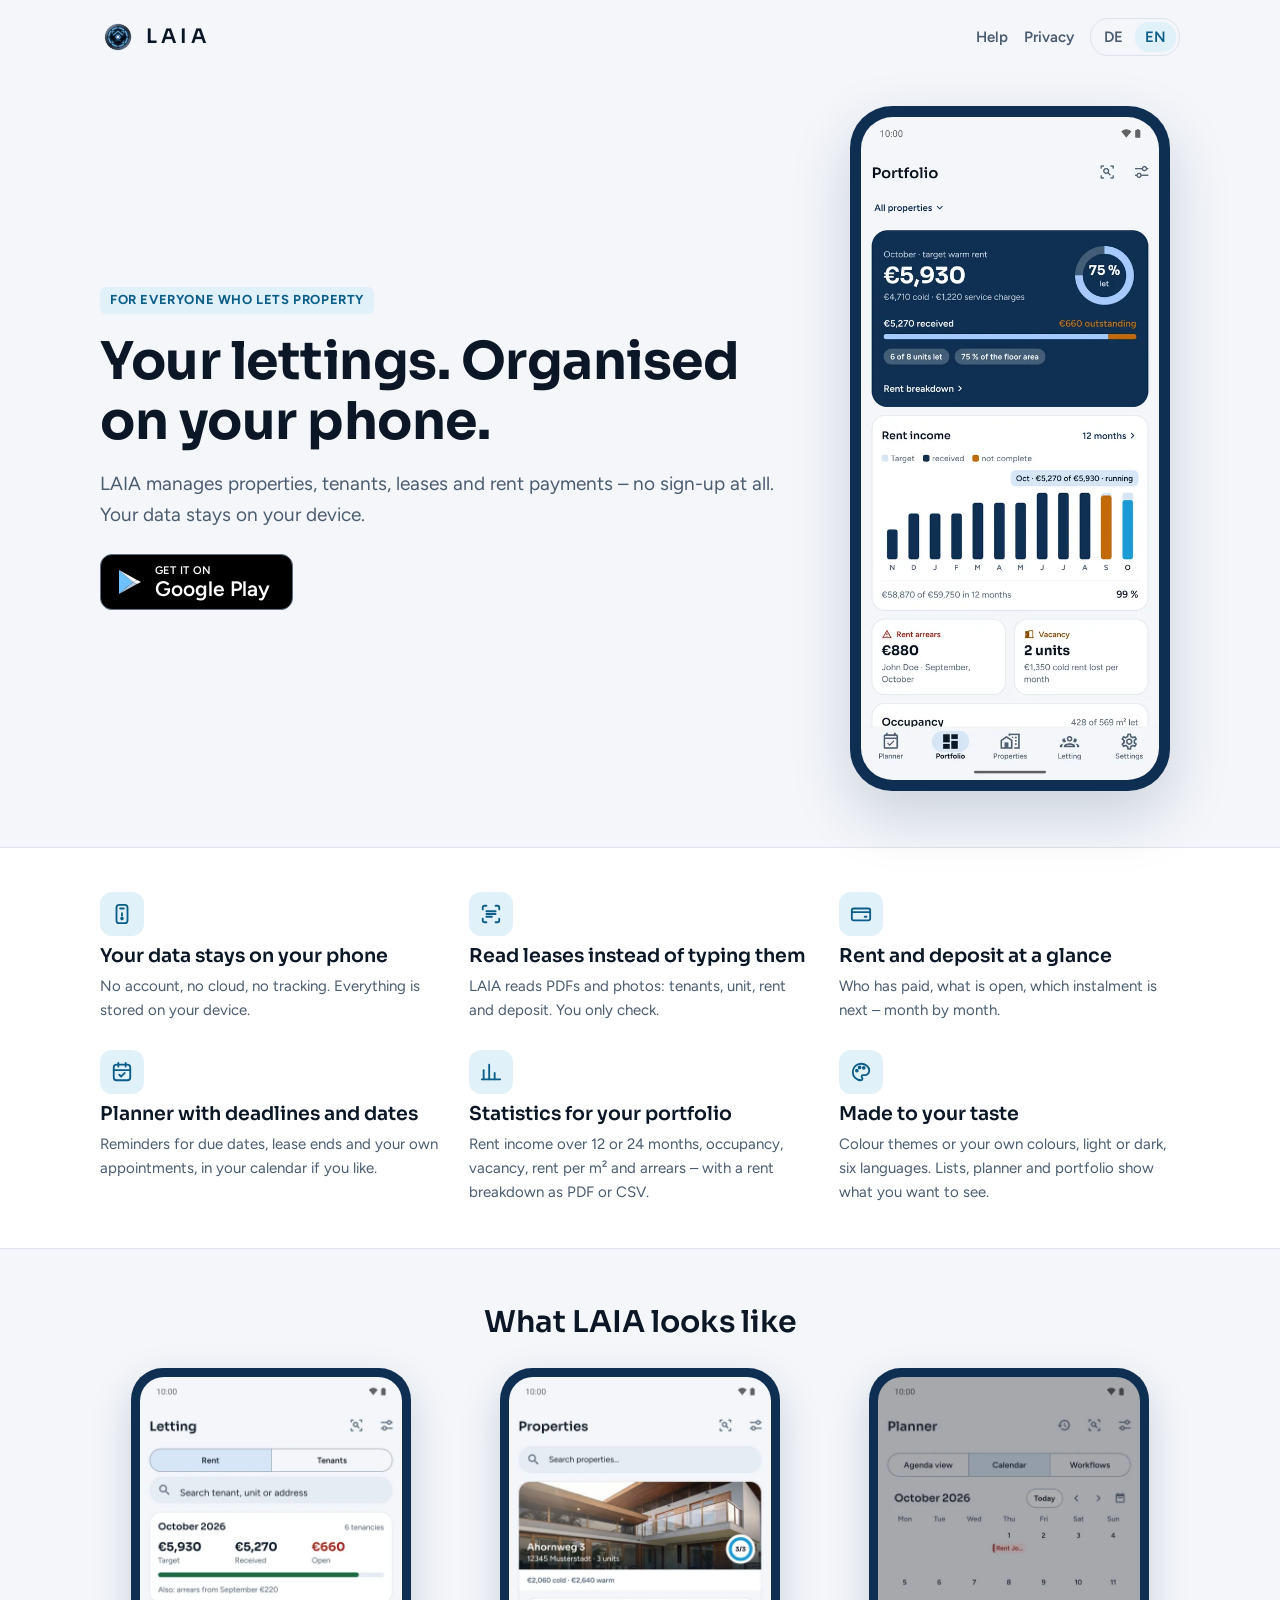
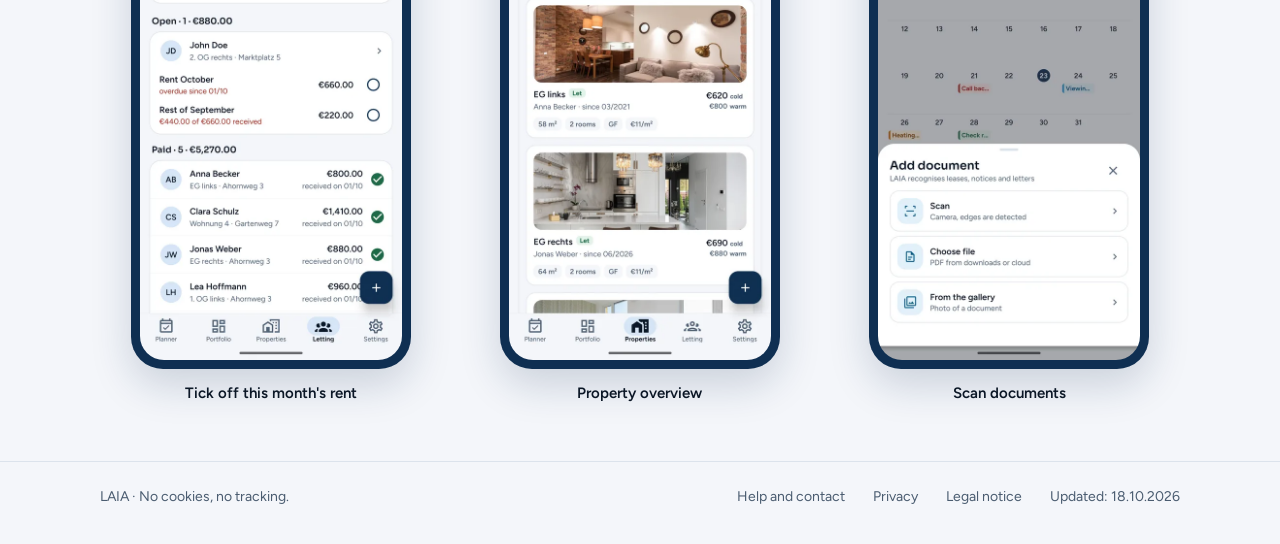
==== en/index.html @ f5fce6b0 "Website from c1cae7761a5626848dd521dd63197c8f55e91de6 LordSuperKing/propmanager@c1cae7761a5626848dd5" ====
<!doctype html>
<html lang="en">
<head>
<meta charset="utf-8">
<meta name="viewport" content="width=device-width, initial-scale=1">
<title>LAIA – your lettings, organised on your phone</title>
<meta name="description" content="LAIA manages properties, tenants, leases and rent payments – no sign-up at all, your data stays on your phone.">
<link rel="icon" href="/favicon.png" type="image/png">
<link rel="apple-touch-icon" href="/apple-touch-icon.png">
<link rel="stylesheet" href="/styles.css">
<link rel="alternate" hreflang="de" href="/de/">
</head>
<body>
<header class="site-header">
  <div class="wrap">
    <a class="brand" href="/en/"><img src="/logo.png" alt="" width="36" height="36"><span>LAIA</span></a>
    <nav class="site-nav" aria-label="Pages">
      <a href="/en/help.html">Help</a>
      <a href="/en/privacy.html">Privacy</a>
      <span class="lang"><a href="/de/" lang="de">DE</a><a href="/en/" lang="en" aria-current="true">EN</a></span>
    </nav>
  </div>
</header>
<main>
  <section class="hero">
    <div class="wrap">
      <div class="hero-text">
        <span class="eyebrow">For everyone who lets property</span>
        <h1>Your lettings. Organised on your phone.</h1>
        <p class="lead">LAIA manages properties, tenants, leases and rent payments – no sign-up at all. Your data stays on your device.</p>
        <div class="actions">
          <a class="store-badge" href="https://play.google.com/store/apps/details?id=app.laia" aria-label="LAIA on Google Play">
            <svg width="26" height="28" viewBox="0 0 26 28" aria-hidden="true"><path d="M2 2l14 12L2 26z" fill="#6EC1FF"/><path d="M2 2l18 10-4 2z" fill="#FFFFFF"/><path d="M2 26l18-10-4-2z" fill="#AFC6DE"/><path d="M20 12l4 2-4 2-4-2z" fill="#FFFFFF"/></svg>
            <span><small>GET IT ON</small><strong>Google Play</strong></span>
          </a>
        </div>
      </div>
      <div class="phone">
        <div class="frame"><img src="/screens/en/portfolio.webp" width="540" height="1202" alt="LAIA: portfolio with this month's rent"></div>
      </div>
    </div>
  </section>

  <section class="strengths" aria-label="Strengths">
    <div class="wrap">
      <div class="strength">
        <span class="icon"><svg width="22" height="22" viewBox="0 0 24 24" fill="none" stroke="currentColor" stroke-width="2" stroke-linecap="round" stroke-linejoin="round" aria-hidden="true"><rect x="6" y="2" width="12" height="20" rx="3"/><path d="M10 6h4"/><path d="M12 11v3"/><circle cx="12" cy="17" r="1"/></svg></span>
        <h2>Your data stays on your phone</h2>
        <p>No account, no cloud, no tracking. Everything is stored on your device.</p>
      </div>
      <div class="strength">
        <span class="icon"><svg width="22" height="22" viewBox="0 0 24 24" fill="none" stroke="currentColor" stroke-width="2" stroke-linecap="round" stroke-linejoin="round" aria-hidden="true"><path d="M3 7V5a2 2 0 0 1 2-2h2M17 3h2a2 2 0 0 1 2 2v2M21 17v2a2 2 0 0 1-2 2h-2M7 21H5a2 2 0 0 1-2-2v-2"/><path d="M7 9h10M7 12h10M7 15h6"/></svg></span>
        <h2>Read leases instead of typing them</h2>
        <p>LAIA reads PDFs and photos: tenants, unit, rent and deposit. You only check.</p>
      </div>
      <div class="strength">
        <span class="icon"><svg width="22" height="22" viewBox="0 0 24 24" fill="none" stroke="currentColor" stroke-width="2" stroke-linecap="round" stroke-linejoin="round" aria-hidden="true"><rect x="2" y="6" width="20" height="13" rx="2"/><path d="M2 10h20"/><path d="M16 15h2"/></svg></span>
        <h2>Rent and deposit at a glance</h2>
        <p>Who has paid, what is open, which instalment is next – month by month.</p>
      </div>
      <div class="strength">
        <span class="icon"><svg width="22" height="22" viewBox="0 0 24 24" fill="none" stroke="currentColor" stroke-width="2" stroke-linecap="round" stroke-linejoin="round" aria-hidden="true"><rect x="3" y="4" width="18" height="17" rx="3"/><path d="M8 2v4M16 2v4M3 10h18"/><path d="M9 15l2 2 4-4"/></svg></span>
        <h2>Planner with deadlines and dates</h2>
        <p>Reminders for due dates, lease ends and your own appointments, in your calendar if you like.</p>
      </div>
      <div class="strength">
        <span class="icon"><svg width="22" height="22" viewBox="0 0 24 24" fill="none" stroke="currentColor" stroke-width="2" stroke-linecap="round" stroke-linejoin="round" aria-hidden="true"><path d="M4 20V10"/><path d="M10 20V4"/><path d="M16 20v-7"/><path d="M22 20H2"/></svg></span>
        <h2>Statistics for your portfolio</h2>
        <p>Rent income over 12 or 24 months, occupancy, vacancy, rent per m² and arrears – with a rent breakdown as PDF or CSV.</p>
      </div>
      <div class="strength">
        <span class="icon"><svg width="22" height="22" viewBox="0 0 24 24" fill="none" stroke="currentColor" stroke-width="2" stroke-linecap="round" stroke-linejoin="round" aria-hidden="true"><path d="M12 3a9 9 0 0 0 0 18c1.1 0 1.6-.8 1.6-1.6 0-.5-.2-.9-.5-1.2-.3-.3-.5-.7-.5-1.2 0-.9.7-1.6 1.6-1.6H16a5 5 0 0 0 5-5c0-4-4-7.4-9-7.4z"/><circle cx="7.5" cy="10.5" r="1"/><circle cx="10.5" cy="7" r="1"/><circle cx="15" cy="7.5" r="1"/></svg></span>
        <h2>Made to your taste</h2>
        <p>Colour themes or your own colours, light or dark, six languages. Lists, planner and portfolio show what you want to see.</p>
      </div>
    </div>
  </section>

  <section class="gallery" aria-label="Pictures of the app">
    <div class="wrap">
      <h2>What LAIA looks like</h2>
      <div class="shots">
        <figure><div class="frame"><img src="/screens/en/miete.webp" width="540" height="1202" alt="This month's rent with open items" loading="lazy"></div><figcaption>Tick off this month's rent</figcaption></figure>
        <figure><div class="frame"><img src="/screens/en/immobilien.webp" width="540" height="1202" alt="Buildings, addresses and units expanded, with photos" loading="lazy"></div><figcaption>Property overview</figcaption></figure>
        <figure><div class="frame"><img src="/screens/en/scannen.webp" width="540" height="1202" alt="Add a document over the calendar: scan, photo or file" loading="lazy"></div><figcaption>Scan documents</figcaption></figure>
      </div>
    </div>
  </section>
</main>
<footer class="site-footer">
  <div class="wrap">
    <span>LAIA · No cookies, no tracking.</span>
    <a href="/en/help.html">Help and contact</a>
    <a href="/en/privacy.html">Privacy</a>
    <a href="/en/legal-notice.html">Legal notice</a>
    <span>Updated: 18.10.2026</span>
  </div>
</footer>
</body>
</html>
---- styles.css ----
/* LAIA website (spec 024, contracts/website.md). Fonts served from /fonts, light and dark follow the device.
   The final look follows the variant chosen on the canvas (round 13); this sheet is the shared base. */
@font-face { font-family: 'Sora'; font-weight: 600; font-display: swap; src: url('/fonts/Sora-600.ttf') format('truetype'); }
@font-face { font-family: 'Sora'; font-weight: 700; font-display: swap; src: url('/fonts/Sora-700.ttf') format('truetype'); }
@font-face { font-family: 'Figtree'; font-weight: 400; font-display: swap; src: url('/fonts/Figtree-400.ttf') format('truetype'); }
@font-face { font-family: 'Figtree'; font-weight: 600; font-display: swap; src: url('/fonts/Figtree-600.ttf') format('truetype'); }
@font-face { font-family: 'Figtree'; font-weight: 700; font-display: swap; src: url('/fonts/Figtree-700.ttf') format('truetype'); }

:root {
  --bg: #F4F6FA;
  --surface: #FFFFFF;
  --band: #FFFFFF;
  --text: #0B1726;
  --muted: #4A5C70;
  --border: #DCE3EC;
  --tint: #E1F1FA;
  --tint-fg: #0B5E8A;
  --link: #0B6FA3;
  --frame: #0F2F52;
  --shadow: rgba(15, 47, 82, 0.18);
  --note-bg: #E3F3EA;
  --note-fg: #1E6B45;
  color-scheme: light dark;
}

@media (prefers-color-scheme: dark) {
  :root {
    --bg: #07121F;
    --surface: #0E1C2E;
    --band: #0B1828;
    --text: #E7EEF6;
    --muted: #A9BCD0;
    --border: #1E3048;
    --tint: #12304A;
    --tint-fg: #9CD4FF;
    --link: #6EC1FF;
    --frame: #1A2B40;
    --shadow: rgba(0, 0, 0, 0.45);
    --note-bg: #12301F;
    --note-fg: #9BE0B5;
  }
}

* { box-sizing: border-box; }
html { -webkit-text-size-adjust: 100%; }
body { margin: 0; background: var(--bg); color: var(--text); font-family: Figtree, system-ui, sans-serif; font-size: 17px; line-height: 1.6; }
a { color: var(--link); }
a:hover { opacity: 0.85; }
img { max-width: 100%; height: auto; }
h1, h2, h3 { font-family: Sora, Figtree, sans-serif; line-height: 1.15; }

.wrap { max-width: 1120px; margin: 0 auto; padding: 0 20px; }

.site-header .wrap { display: flex; flex-wrap: wrap; align-items: center; gap: 12px 20px; padding-top: 18px; padding-bottom: 18px; }
.brand { display: flex; align-items: center; gap: 10px; text-decoration: none; color: var(--text); flex-grow: 1; }
.brand img { width: 36px; height: 36px; }
.brand span { font-family: Sora, sans-serif; font-size: 20px; font-weight: 600; letter-spacing: 4px; }
.site-nav { display: flex; flex-wrap: wrap; align-items: center; gap: 16px; font-size: 15px; font-weight: 600; }
.site-nav a { color: var(--muted); text-decoration: none; }
.site-nav a[aria-current="page"] { color: var(--text); }
.lang { display: flex; gap: 2px; border: 1px solid var(--border); border-radius: 18px; padding: 3px; }
.lang a { padding: 3px 10px; border-radius: 14px; }
.lang a[aria-current="true"] { background: var(--tint); color: var(--tint-fg); }

.hero .wrap { display: flex; flex-wrap: wrap; align-items: center; gap: 40px; padding-top: 32px; padding-bottom: 56px; }
.hero-text { flex: 1 1 360px; min-width: 0; display: flex; flex-direction: column; gap: 18px; }
.eyebrow { align-self: flex-start; font-size: 13px; font-weight: 700; letter-spacing: 0.6px; color: var(--tint-fg); background: var(--tint); border-radius: 6px; padding: 3px 10px; text-transform: uppercase; }
.hero h1 { margin: 0; font-size: clamp(34px, 6vw, 52px); font-weight: 700; letter-spacing: -0.5px; }
.lead { margin: 0; font-size: 19px; color: var(--muted); }
.actions { display: flex; flex-wrap: wrap; align-items: center; gap: 18px; margin-top: 6px; }
.store-badge { display: inline-flex; align-items: center; gap: 12px; height: 56px; padding: 0 22px 0 16px; border-radius: 12px; background: #000; color: #fff; text-decoration: none; border: 1px solid #5B6E84; }
.store-badge small { display: block; font-size: 11px; font-weight: 600; letter-spacing: 0.4px; line-height: 1.1; }
.store-badge strong { display: block; font-size: 21px; font-weight: 600; line-height: 1.1; }
.text-link { font-size: 15px; font-weight: 700; text-decoration: none; }
.phone { flex: 0 1 340px; min-width: 0; display: flex; justify-content: center; }
.phone .frame { width: 320px; max-width: 100%; border-radius: 42px; padding: 11px; background: var(--frame); box-shadow: 0 24px 60px var(--shadow); }
.phone .frame img { display: block; width: 100%; border-radius: 32px; }

.strengths { background: var(--band); border-top: 1px solid var(--border); border-bottom: 1px solid var(--border); }
/* Six strengths in even rows: three columns, two on a tablet, one on a phone (never 4 + 2). */
.strengths .wrap { display: grid; grid-template-columns: repeat(3, minmax(0, 1fr)); gap: 28px; padding-top: 44px; padding-bottom: 44px; }
@media (max-width: 860px) { .strengths .wrap { grid-template-columns: repeat(2, minmax(0, 1fr)); } }
@media (max-width: 560px) { .strengths .wrap { grid-template-columns: 1fr; } }
.strength h2 { margin: 10px 0 6px 0; font-size: 19px; font-weight: 600; }
.strength p { margin: 0; font-size: 15px; color: var(--muted); }
.icon { width: 44px; height: 44px; border-radius: 12px; background: var(--tint); color: var(--tint-fg); display: flex; align-items: center; justify-content: center; }

.gallery .wrap { padding-top: 56px; padding-bottom: 56px; }
.gallery h2 { margin: 0 0 28px 0; font-size: 30px; font-weight: 600; text-align: center; }
.shots { display: grid; grid-template-columns: repeat(auto-fit, minmax(220px, 1fr)); gap: 28px; justify-items: center; }
.shots figure { margin: 0; max-width: 280px; display: flex; flex-direction: column; align-items: center; gap: 12px; }
.shots .frame { border-radius: 32px; padding: 9px; background: var(--frame); box-shadow: 0 16px 40px var(--shadow); }
.shots img { display: block; border-radius: 24px; }
.shots figcaption { font-size: 15px; font-weight: 600; text-align: center; }

.page .wrap { padding-top: 24px; padding-bottom: 56px; }
.page article { max-width: 760px; }
.page h1 { margin: 0 0 6px 0; font-size: clamp(30px, 5vw, 40px); font-weight: 700; }
.page h2 { margin: 32px 0 8px 0; font-size: 22px; font-weight: 600; }
.page h3 { margin: 24px 0 6px 0; font-size: 18px; font-weight: 600; }
.updated { margin: 0 0 20px 0; font-size: 14px; font-weight: 600; color: var(--muted); }
.summary { margin: 0 0 8px 0; padding: 14px 18px; border-radius: 14px; background: var(--note-bg); color: var(--note-fg); font-weight: 600; }
.steps { padding-left: 1.2em; }
.steps li { margin-bottom: 10px; }
.placeholder { background: #FFF1DC; color: #8A4B06; border-radius: 4px; padding: 0 4px; }

.site-footer { border-top: 1px solid var(--border); }
.site-footer .wrap { display: flex; flex-wrap: wrap; align-items: center; gap: 12px 28px; padding-top: 24px; padding-bottom: 36px; font-size: 14px; color: var(--muted); }
.site-footer .wrap > span:first-child { flex-grow: 1; }
.site-footer a { color: var(--muted); text-decoration: none; }
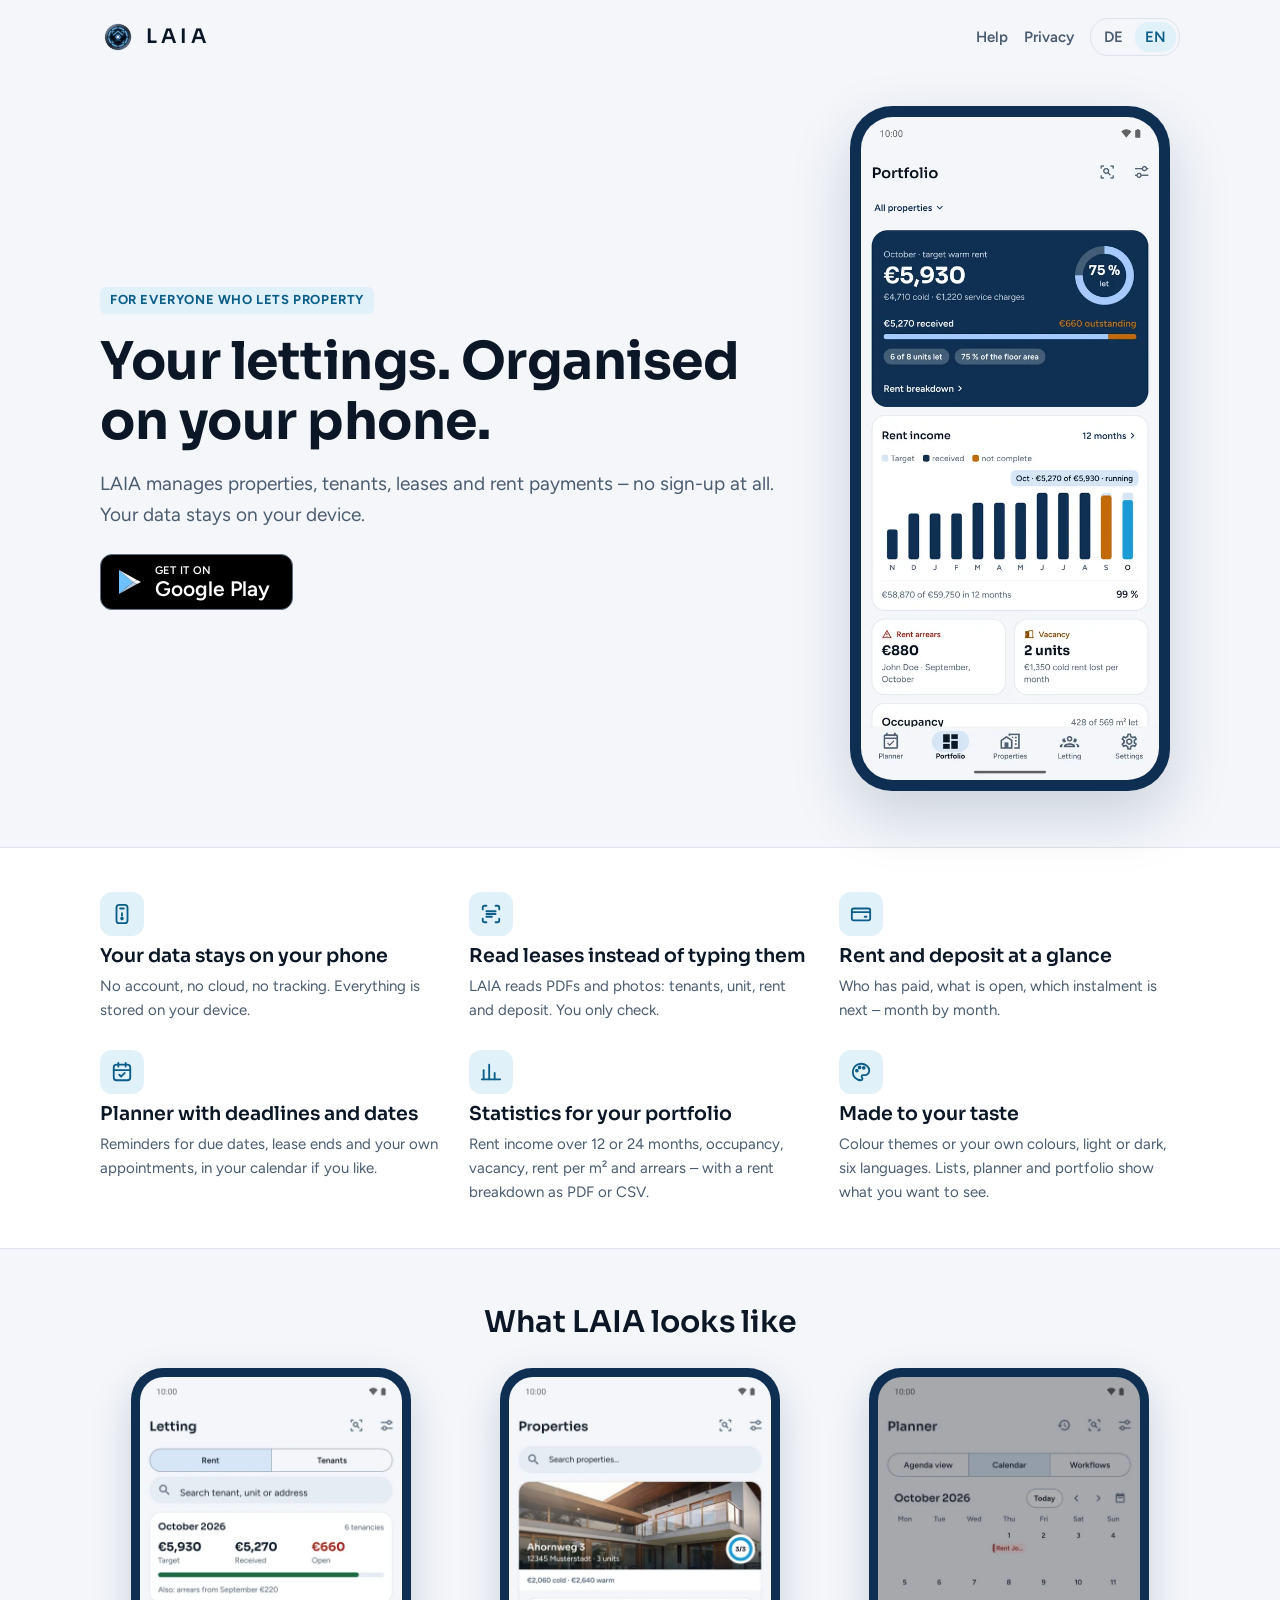
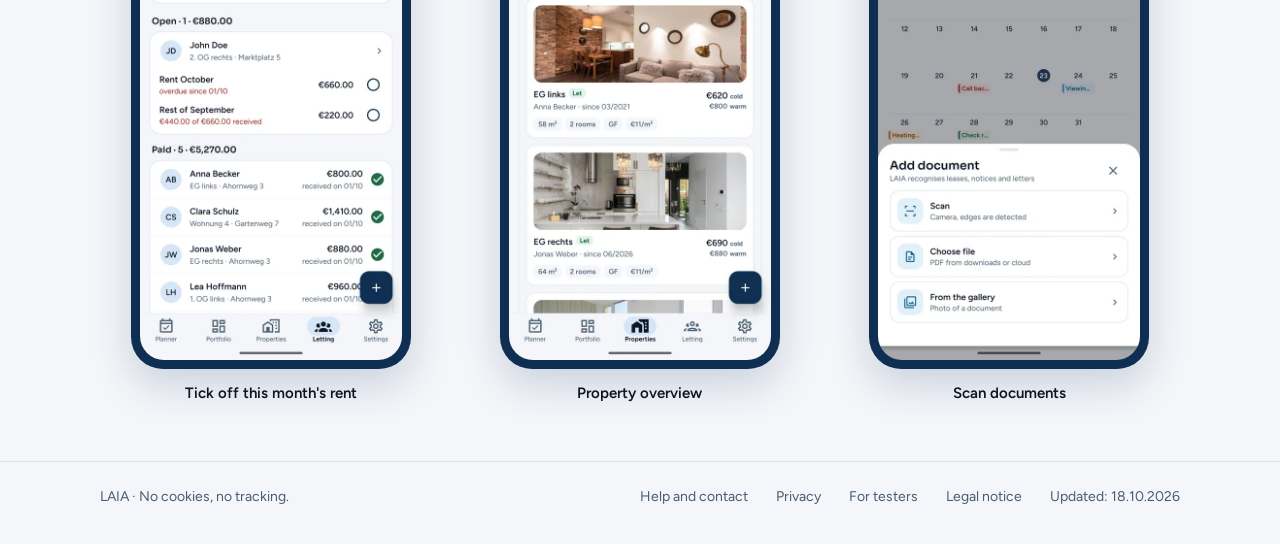
==== commit 8c8c05e8: "Website from ef34c86608069f588bfffcd0a0f7140dd6d18c60 LordSuperKing/propmanager@ef34c86608069f588bff" ====
--- a/en/index.html
+++ b/en/index.html
@@ -92,6 +92,7 @@
     <span>LAIA · No cookies, no tracking.</span>
     <a href="/en/help.html">Help and contact</a>
     <a href="/en/privacy.html">Privacy</a>
+    <a href="/en/tester.html">For testers</a>
     <a href="/en/legal-notice.html">Legal notice</a>
     <span>Updated: 18.10.2026</span>
   </div>
